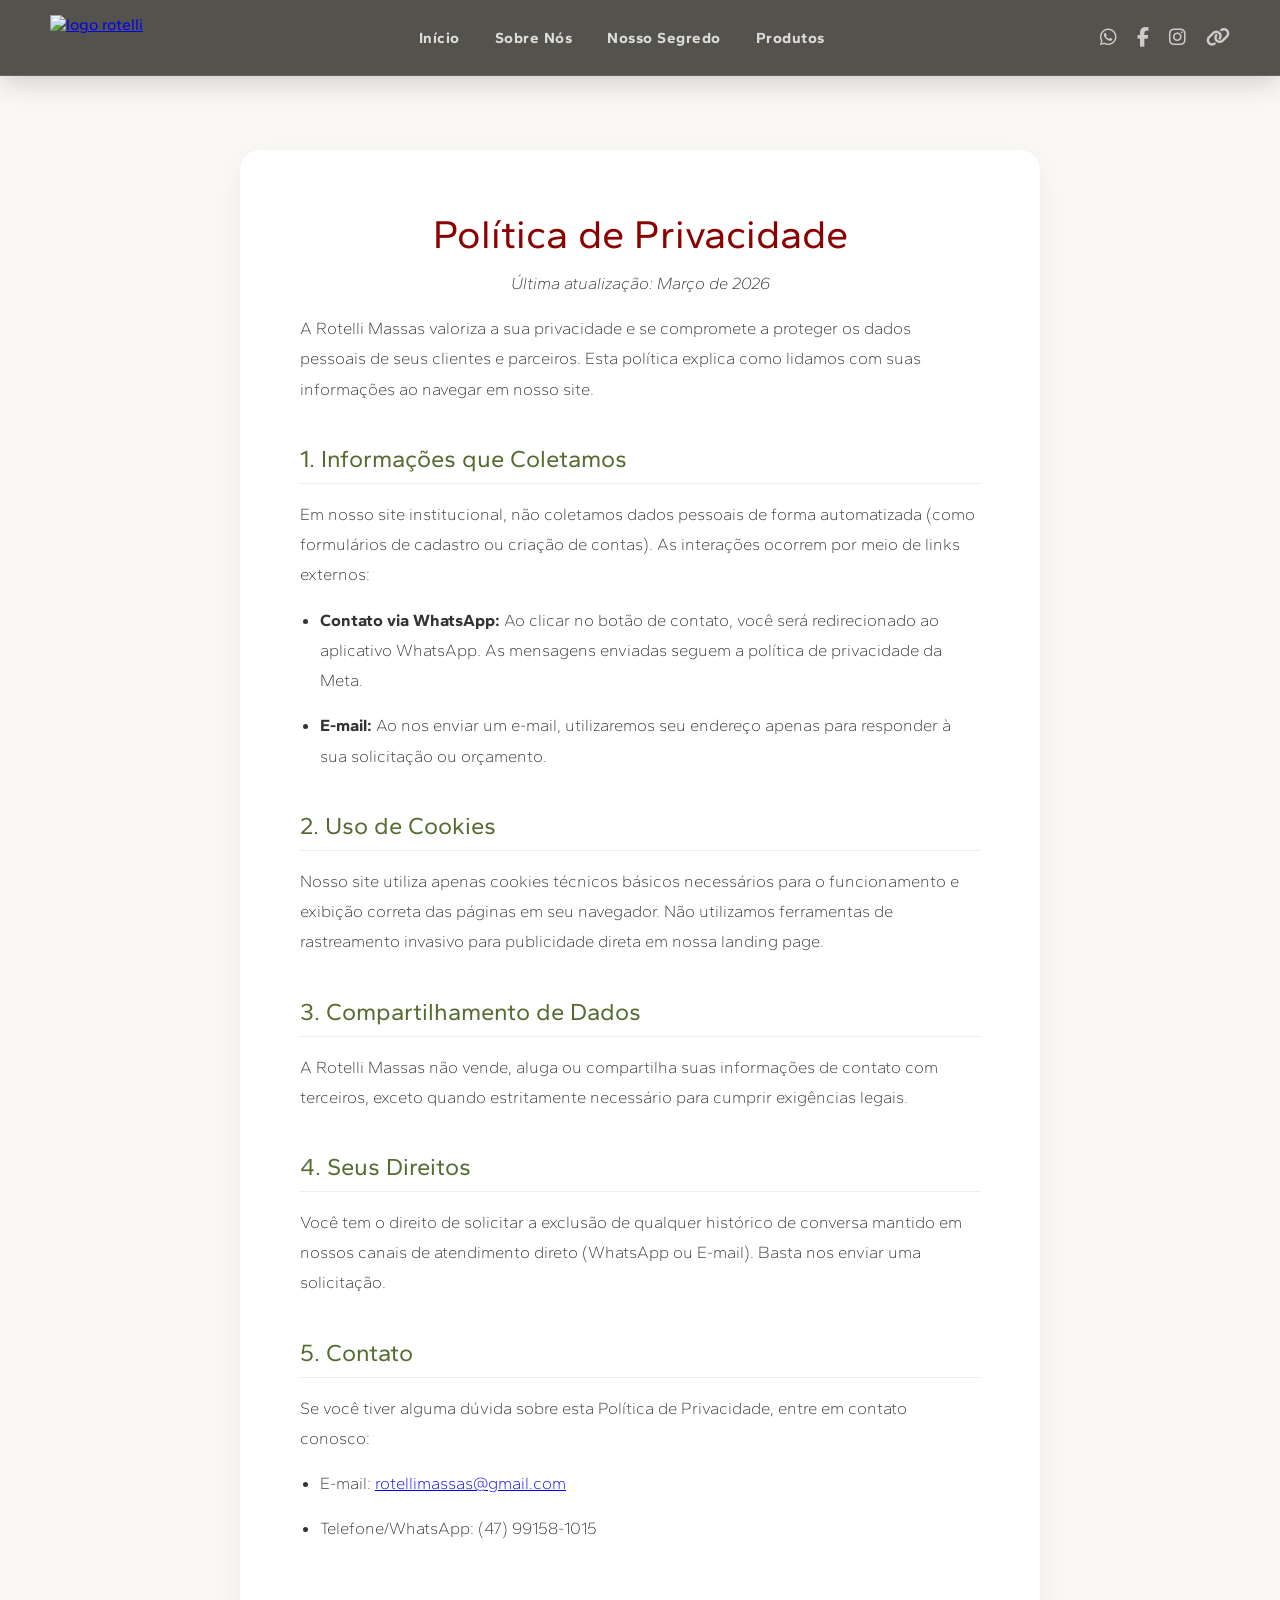
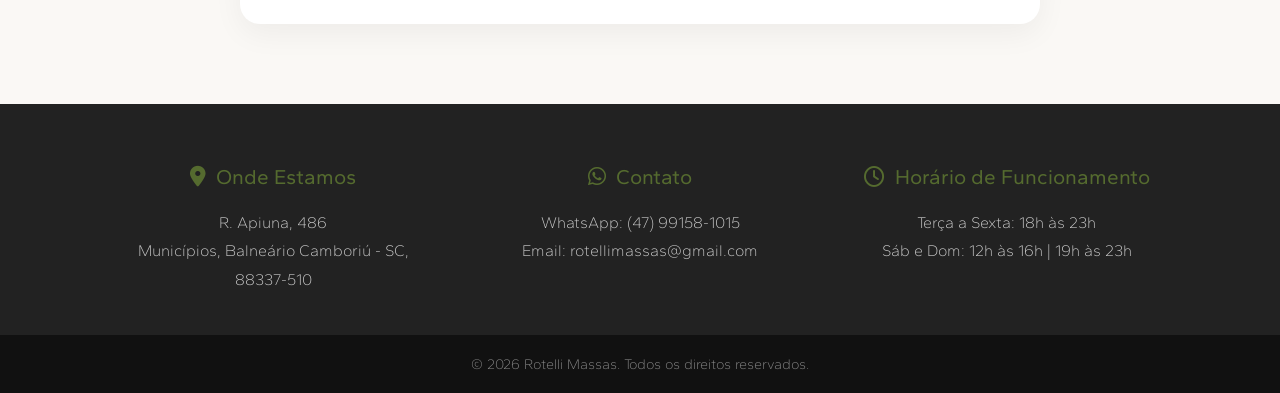
==== privacidade.html @ 819e7d2e "update" ====
<!DOCTYPE html>
<html lang="pt-BR">
<head>
    <meta charset="UTF-8">
    <meta name="viewport" content="width=device-width, initial-scale=1.0">
    <title>Política de Privacidade | Rotelli</title>
    <link rel="icon" type="image/x-icon" href="https://rotellimassas.com/wp-content/uploads/2024/07/logo.png">
    
    <link rel="stylesheet" href="https://cdnjs.cloudflare.com/ajax/libs/font-awesome/6.5.1/css/all.min.css">
    <link rel="preconnect" href="https://fonts.googleapis.com">
    <link rel="preconnect" href="https://fonts.gstatic.com" crossorigin>
    <link href="https://fonts.googleapis.com/css2?family=Gantari:ital,wght@0,100..900;1,100..900&display=swap" rel="stylesheet">
    
    <link rel="stylesheet" href="css/global.css">
    <link rel="stylesheet" href="css/header.css">
    <link rel="stylesheet" href="css/footer.css">
</head>
<body>

    <header class="navbar">
        <a href="index.html#hero" class="logo">
          <img src="https://rotellimassas.com/wp-content/uploads/2024/07/logo.png" alt="logo rotelli">
        </a>
        
        <nav>
            <ul class="nav-links">
                <li><a href="index.html#hero" class="nav-link">Início</a></li>
                <li><a href="index.html#sobre" class="nav-link">Sobre Nós</a></li>
                <li><a href="index.html#segredo" class="nav-link">Nosso Segredo</a></li>
                <li><a href="index.html#cardapio" class="nav-link">Produtos</a></li>
            </ul>
        </nav>

        <div class="social-links">
            <a href="https://api.whatsapp.com/send/?phone=5547991581015" target="_blank" title="Peça pelo WhatsApp">
                <i class="fab fa-whatsapp"></i>
            </a>
            <a href="https://www.facebook.com/RotelliMassas" target="_blank" aria-label="Facebook"><i class="fa-brands fa-facebook-f"></i></a>
            <a href="https://www.instagram.com/rotelli_massas" target="_blank" aria-label="Instagram"><i class="fa-brands fa-instagram"></i></a>
            <a href="https://linktr.ee/rotellimassas" target="_blank" aria-label="Linktree"><i class="fa-solid fa-link"></i></a>
        </div>
    </header>

    <main class="pagina-legal">
        <div class="container container-legal">
            <h1>Política de Privacidade</h1>
            <p class="data-atualizacao">Última atualização: Março de 2026</p>

            <p>A Rotelli Massas valoriza a sua privacidade e se compromete a proteger os dados pessoais de seus clientes e parceiros. Esta política explica como lidamos com suas informações ao navegar em nosso site.</p>

            <h2>1. Informações que Coletamos</h2>
            <p>Em nosso site institucional, não coletamos dados pessoais de forma automatizada (como formulários de cadastro ou criação de contas). As interações ocorrem por meio de links externos:</p>
            <ul>
                <li><strong>Contato via WhatsApp:</strong> Ao clicar no botão de contato, você será redirecionado ao aplicativo WhatsApp. As mensagens enviadas seguem a política de privacidade da Meta.</li>
                <li><strong>E-mail:</strong> Ao nos enviar um e-mail, utilizaremos seu endereço apenas para responder à sua solicitação ou orçamento.</li>
            </ul>

            <h2>2. Uso de Cookies</h2>
            <p>Nosso site utiliza apenas cookies técnicos básicos necessários para o funcionamento e exibição correta das páginas em seu navegador. Não utilizamos ferramentas de rastreamento invasivo para publicidade direta em nossa landing page.</p>

            <h2>3. Compartilhamento de Dados</h2>
            <p>A Rotelli Massas não vende, aluga ou compartilha suas informações de contato com terceiros, exceto quando estritamente necessário para cumprir exigências legais.</p>

            <h2>4. Seus Direitos</h2>
            <p>Você tem o direito de solicitar a exclusão de qualquer histórico de conversa mantido em nossos canais de atendimento direto (WhatsApp ou E-mail). Basta nos enviar uma solicitação.</p>

            <h2>5. Contato</h2>
            <p>Se você tiver alguma dúvida sobre esta Política de Privacidade, entre em contato conosco:</p>
            <ul>
                <li>E-mail: <a href="mailto:rotellimassas@gmail.com">rotellimassas@gmail.com</a></li>
                <li>Telefone/WhatsApp: (47) 99158-1015</li>
            </ul>
        </div>
    </main>

    <footer class="footer-completo">
        <div class="container footer-container">
            <div class="footer-coluna">
                <h4><i class="fa-solid fa-location-dot"></i> Onde Estamos</h4>
                <p>R. Apiuna, 486<br>Municípios, Balneário Camboriú - SC, 88337-510</p>
            </div>
            <div class="footer-coluna">
                <h4><i class="fa-brands fa-whatsapp"></i> Contato</h4>
                <p>WhatsApp: (47) 99158-1015<br>Email: rotellimassas@gmail.com</p>
            </div>
            <div class="footer-coluna">
                <h4><i class="fa-regular fa-clock"></i> Horário de Funcionamento</h4>
                <p>Terça a Sexta: 18h às 23h<br>Sáb e Dom: 12h às 16h | 19h às 23h</p>
            </div>
        </div>
        <div class="footer-bottom">
            <p>&copy; 2026 Rotelli Massas. Todos os direitos reservados.</p>
        </div>
    </footer>

    </body>
</html>
---- css/global.css ----
/* ----- VARIAVEIS GLOBAIS ----- */

:root {
    /* Identidade Visual */
    --cor-primaria: #8B0000;         /* Vermelho Vinho (Logo, Botões, Títulos) */
    --cor-primaria-hover: #660000;   /* Vermelho Vinho Escuro */
    --cor-secundaria: #556B2F;       /* Verde Oliva (Botões Secundários, Ícones) */
    --cor-secundaria-hover: #445525; /* Verde Oliva Escuro */
    --cor-destaque: #4f6e42;         /* Verde Escuro (Sublinhados e Bordas) */
    --cor-vermelho-claro: #b52a2a;   /* Vermelho dos recheios */

    /* Cores de Fundo */
    --bg-principal: #FAF8F5;         /* Creme Elegante (Site inteiro) */
    --bg-secundario: #fbf9f6;        /* Creme Claro (Sessão Cardápio) */
    --bg-footer: #222222;            /* Cinza Escuro (Rodapé principal) */
    --bg-footer-dark: #111111;       /* Quase Preto (Base do Rodapé) */

    /* Cores de Texto */
    --texto-forte: #1a1a1a;          /* Títulos escuros */
    --texto-padrao: #333333;         /* Textos principais */
    --texto-suave: #444444;          /* Descrições */
    --texto-detalhe: #666666;        /* Descrições menores */
    --texto-branco: #ffffff;         /* Textos em fundos escuros */
    --texto-citacao: #dddddd;        /* Citações */
    --texto-rodape: #cccccc;         /* Textos do rodapé */
    --texto-rodape-dark: #888888;    /* Copyright do rodapé */
}

/* ----- RESET E CONFIGURAÇÕES GERAIS ----- */

* {
    margin: 0;
    padding: 0;
    box-sizing: border-box;
    scroll-behavior: smooth;
}

html {
    scroll-behavior: smooth;
    scroll-padding-top: 90px;

    overflow-x: hidden; 
    max-width: 100vw;
}

body {
    font-family: 'Gantari', sans-serif;
    background-color: var(--bg-principal); 
    color: var(--texto-padrao);
    font-weight: 200;
    font-style: normal;

    overflow-x: hidden;
    max-width: 100vw;
}

h1, h2, h3, h4, .logo, .assinatura {
    font-family: 'Gantari', sans-serif;
    font-weight: 400;
    font-style: normal;
}

.container {
    max-width: 1100px;
    margin: 0 auto;
    padding: 0 20px;
}

section {
    padding: 100px 0; 
}

.titulo-secao {
    text-align: center;
    font-size: 2.5rem;
    margin-bottom: 30px; 
    color: var(--texto-forte); 
}

.btn-home {
  display: flex;
  justify-content: center;
  gap: 20px;
}

.btn-primario {
    text-decoration: none;
    background-color: var(--cor-primaria);
    color: var(--texto-branco);
    padding: 15px 30px;
    font-size: 1.2rem;
    border-radius: 35px;
    transition: background 0.3s;
    font-weight: bold;
}

.btn-primario:hover {
    background-color: var(--cor-primaria-hover);
}

.btn-secundario {
  text-decoration: none;
  color: var(--texto-branco);
  padding: 15px 30px;
  font-size: 1.2rem;
  border-radius: 35px;
  transition: background 0.3s;
  font-weight: bold;
  /*backdrop-filter: blur(2px);*/
  -webkit-backdrop-filter: blur(10px);
  border: 1.5px solid rgba(255, 255, 255, 0.8);
}

.btn-secundario:hover {
    background: rgba(255, 255, 255, 0.2);
    backdrop-filter: blur(2px);
    box-shadow: 0 8px 32px 0 rgba(0, 0, 0, 0.15);
}


/* ----- RESPONSIVIDADE ----- */

@media (max-width: 768px) {
    html {
        scroll-padding-top: 170px;
    }

    section {
        padding: 60px 0;
        overflow: hidden;
    }
    .titulo-secao {
        font-size: 2rem;
    }
}

/* =========================================
   PÁGINAS DE TEXTO (Privacidade, Termos, etc)
   ========================================= */

.pagina-legal {
    padding-top: 150px; /* Espaço maior por causa do header fixo */
    padding-bottom: 80px;
    background-color: var(--bg-principal);
}

.container-legal {
    max-width: 800px; /* Mais estreito que o normal para a leitura não cansar a vista */
    margin: 0 auto;
    background: #ffffff; /* Fundo branco para destacar do creme do site */
    padding: 60px;
    border-radius: 20px;
    box-shadow: 0 10px 30px rgba(0,0,0,0.05);
}

.container-legal h1 {
    color: var(--cor-primaria);
    font-size: 2.5rem;
    margin-bottom: 10px;
    text-align: center;
}

.data-atualizacao {
    text-align: center;
    color: var(--texto-suave);
    font-style: italic;
    margin-bottom: 40px;
    font-size: 0.9rem;
}

.container-legal h2 {
    color: var(--cor-secundaria);
    font-size: 1.5rem;
    margin-top: 40px;
    margin-bottom: 15px;
    border-bottom: 1px solid #eeeeee;
    padding-bottom: 10px;
}

.container-legal p, .container-legal li {
    font-size: 1.05rem;
    line-height: 1.8;
    color: var(--texto-padrao);
    margin-bottom: 15px;
}

.container-legal ul {
    margin-left: 20px;
    margin-bottom: 20px;
}

@media (max-width: 768px) {
    .container-legal {
        padding: 30px 20px;
    }
    .container-legal h1 {
        font-size: 2rem;
    }
}

/* =========================================
   SISTEMA DE NOTIFICAÇÕES (TOAST) - NO TOPO
   ========================================= */
.toast-container {
    position: fixed;
    top: 30px; /* Agora fica no topo */
    left: 0;
    width: 100%; /* Pega a tela toda para centralizar a caixa */
    z-index: 99999; 
    display: flex;
    flex-direction: column;
    align-items: end; /* Centraliza a notificação no meio da tela */
    gap: 12px;
    pointer-events: none; /* Evita que a área invisível bloqueie cliques no site */
}

.toast {
    background-color: var(--cor-primaria); 
    color: #ffffff;
    padding: 15px 25px;
    border-radius: 8px;
    box-shadow: 0 8px 20px rgba(0,0,0,0.2);
    font-weight: 600;
    font-size: 1rem;
    display: flex;
    align-items: center;
    gap: 12px;
    
    /* Prepara para a animação de entrada (Escondido para cima) */
    transform: translateY(-150%);
    opacity: 0;
    transition: transform 0.4s cubic-bezier(0.68, -0.55, 0.265, 1.55), opacity 0.4s ease;
}

/* Classe que o JS ativa para mostrar a notificação caindo */
.toast.mostrar {
    transform: translateY(0);
    opacity: 1;
}

.toast i {
    font-size: 1.3rem;
}

/* Ajuste para não encostar nas bordas em telas de celular */
@media (max-width: 768px) {
    .toast-container {
        top: 20px;
    }
    .toast {
        width: 90%; /* Deixa uma margem lateral elegante no mobile */
        justify-content: center;
        text-align: center;
    }
}
---- css/header.css ----
/* ----- BARRA DE NAVEGACAO (ESTILO GLASSMORPHISM) ----- */

.navbar {
    display: flex;
    justify-content: space-between; /* Mantém a Logo, Menu e Lado Direito separados */
    align-items: center;
    padding: 15px 50px; 
    
    background: rgba(43, 40, 36, 0.8); 
    backdrop-filter: blur(12px);
    -webkit-backdrop-filter: blur(12px);
    
    position: fixed;
    width: 100%;
    left: 0; 
    top: 0;
    z-index: 1000;
    border-bottom: 1px solid rgba(255, 255, 255, 0.1);
    box-shadow: 0 4px 30px rgba(0, 0, 0, 0.2);
    box-sizing: border-box; 
    
    transition: transform 0.3s ease-in-out, background 0.3s ease !important;
}

.navbar-escondida {
    transform: translateY(-100%) !important;
}

/* ----- LOGO ----- */
.logo { display: flex; align-items: center; }
.logo img { height: 45px; width: auto; transition: transform 0.3s cubic-bezier(0.175, 0.885, 0.32, 1.275); }
.logo img:hover { transform: scale(1.08); }

/* ----- NAVEGAÇÃO CENTRAL ----- */
.nav-menu { display: flex; align-items: center; }
.nav-links { list-style: none; display: flex; gap: 35px; align-items: center; margin: 0; padding: 0; }
.nav-link {
    position: relative; text-decoration: none; color: rgba(255, 255, 255, 0.8); 
    font-size: 0.95rem; padding-bottom: 5px; font-weight: 700; letter-spacing: 0.5px; transition: all 0.3s ease;
}
.nav-link:hover, .nav-link.ativo { color: var(--texto-branco); text-shadow: 0 0 10px rgba(255,255,255,0.3); }
.nav-link::after {
    content: ''; position: absolute; width: 0; height: 2px; bottom: 0; left: 0; 
    background-color: var(--cor-secundaria); transition: width 0.3s ease-in-out;
}
.nav-link:hover::after, .nav-link.ativo::after { width: 100%; }

/* ----- LADO DIREITO (Carrinho, Redes e Hambúrguer) ----- */
.direita-header {
    display: flex;
    align-items: center;
    gap: 25px; /* Espaço exato entre carrinho e redes sociais */
}

.social-links { display: flex; gap: 20px; align-items: center; }
.social-links a { color: rgba(255, 255, 255, 0.7); font-size: 1.2rem; text-decoration: none; transition: all 0.3s ease; }
.social-links a:hover { transform: translateY(-3px); color: var(--texto-branco); }
.social-links a:hover i.fa-facebook-f { color: #1877F2; }
.social-links a:hover i.fa-instagram { color: #E4405F; }
.social-links a:hover i.fa-whatsapp { color: #25D366; }

.menu-hamburguer {
    display: none; /* Sempre invisível no PC */
    background: none; border: none; color: rgba(255, 255, 255, 0.9);
    font-size: 28px; cursor: pointer; padding: 0; transition: transform 0.3s ease;
}

/* =========================================
   SISTEMA DE CARRINHO LATERAL
   ========================================= */

.cart-icon {
    position: relative; background: none; border: none; color: rgba(255, 255, 255, 0.9);
    font-size: 24px; cursor: pointer; padding: 0; margin: 0; transition: transform 0.2s;
    display: flex; align-items: center;
}
.cart-icon:hover { transform: scale(1.1); color: var(--texto-branco); }

.cart-count {
    position: absolute; top: -8px; right: -12px; background-color: var(--cor-primaria);
    color: var(--texto-branco); font-size: 11px; font-weight: bold; width: 20px; height: 20px;
    border-radius: 50%; display: flex; align-items: center; justify-content: center;
}

.cart-overlay {
    position: fixed; top: 0; left: 0; width: 100%; height: 100%;
    background: rgba(0,0,0,0.6); backdrop-filter: blur(4px);
    z-index: 9998 !important; display: none; opacity: 0; transition: opacity 0.3s ease;
}
.cart-overlay.ativo { display: block; opacity: 1; }

.cart-sidebar {
    position: fixed; top: 0; right: -100%; width: 400px; max-width: 100%; height: 100vh;
    background-color: var(--bg-principal); z-index: 9999 !important; box-shadow: -10px 0 30px rgba(0,0,0,0.2);
    display: flex; flex-direction: column; transition: right 0.4s cubic-bezier(0.77, 0.2, 0.05, 1.0);
}
.cart-sidebar.aberto { right: 0; }
.cart-header { padding: 25px; background-color: var(--cor-primaria); color: var(--texto-branco); display: flex; justify-content: space-between; align-items: center; }
.cart-header h2 { margin: 0; font-size: 1.5rem; color: var(--texto-branco); }
.close-cart { background: none; border: none; color: white; font-size: 28px; cursor: pointer; }
.cart-items { flex: 1; overflow-y: auto; padding: 25px; }
.cart-item { display: flex; justify-content: space-between; align-items: center; border-bottom: 1px solid #e0dbce; padding-bottom: 15px; margin-bottom: 15px; }
.cart-item-info h4 { color: var(--texto-forte); font-size: 1.1rem; margin-bottom: 8px; font-weight: bold; }
.cart-item-info p { color: var(--cor-primaria); font-weight: bold; margin: 0; }
.cart-item-controls { display: flex; align-items: center; gap: 12px; }
.btn-qtd { background-color: var(--cor-secundaria); color: white; border: none; width: 28px; height: 28px; border-radius: 5px; cursor: pointer; font-size: 16px; transition: background 0.2s; }
.btn-qtd:hover { background-color: var(--cor-secundaria-hover); }
.item-qtd { font-weight: bold; font-size: 1.1rem; width: 20px; text-align: center; }
.cart-footer { padding: 25px; background-color: white; border-top: 1px solid #e0dbce; }
.cart-total { display: flex; justify-content: space-between; font-size: 1.4rem; font-weight: bold; margin-bottom: 20px; color: var(--texto-forte); }
.btn-finalizar { width: 100%; padding: 18px; background-color: #25D366; color: white; border: none; border-radius: 12px; font-size: 1.2rem; font-weight: bold; cursor: pointer; transition: background 0.3s; display: flex; justify-content: center; gap: 10px; }
.btn-finalizar:hover { background-color: #1ebe5d; transform: translateY(-2px); }

/* =========================================
   RESPONSIVIDADE (MOBILE & TABLET)
   ========================================= */

@media (max-width: 992px) {
    .navbar {
        padding: 15px 30px;
        background: rgba(43, 40, 36, 1) !important; 
        backdrop-filter: none !important;
        -webkit-backdrop-filter: none !important;
    }
    .logo img { height: 38px; }

    /* Ajusta a direita: esconde as redes, junta carrinho e hambúrguer */
    .direita-header { gap: 20px; }
    .social-links { display: none; } /* Some com as redes sociais no mobile */
    .menu-hamburguer { display: block; z-index: 1001; } /* Mostra as 3 listrinhas */

    /* Transforma o menu central na aba lateral */
    .nav-menu {
        position: fixed; top: 0; right: -100%; width: 75%; height: 100vh;
        background-color: var(--bg-principal); box-shadow: -5px 0 25px rgba(0,0,0,0.3);
        display: flex; flex-direction: column; justify-content: center; align-items: center;
        transition: right 0.4s cubic-bezier(0.77, 0.2, 0.05, 1.0); z-index: 1000;
    }
    .nav-menu.aberto { right: 0; }

    .nav-links { flex-direction: column; gap: 35px; width: 100%; text-align: center; }
    .nav-link { color: var(--texto-forte); font-size: 1.5rem; display: inline-block; padding: 10px; }
    .nav-link:hover, .nav-link.ativo { color: var(--cor-primaria); text-shadow: none; }
    .nav-link::after { background-color: var(--cor-primaria); }
}
---- css/footer.css ----
/* ----- FOOTER ----- */

.footer-completo {
    background-color: var(--bg-footer); 
    color: var(--bg-principal);
    padding-top: 60px;
}

.footer-container {
    display: flex;
    justify-content: space-between;
    flex-wrap: wrap; 
    gap: 40px;
    margin-bottom: 40px;
}

.footer-coluna {
    flex: 1; 
    min-width: 250px; 
    text-align: center;
}

.footer-coluna h4 {
    font-size: 1.3rem;
    margin-bottom: 20px;
    color: var(--cor-secundaria); 
    display: flex;
    align-items: center;
    justify-content: center;
    gap: 10px; 
}

.footer-coluna p {
    font-size: 1rem;
    line-height: 1.8;
    color: var(--texto-rodape); 
}

.footer-bottom {
    background-color: var(--bg-footer-dark); 
    text-align: center;
    padding: 20px 0;
    font-size: 0.9rem;
    color: var(--texto-rodape-dark);
}

.link-rodape,
.link-mapa {
    color: inherit;
    text-decoration: none;
    transition: color 0.3s ease;
}

.link-rodape:hover,
.link-mapa:hover {
    color: var(--cor-secundaria); 
    text-decoration: underline;
}
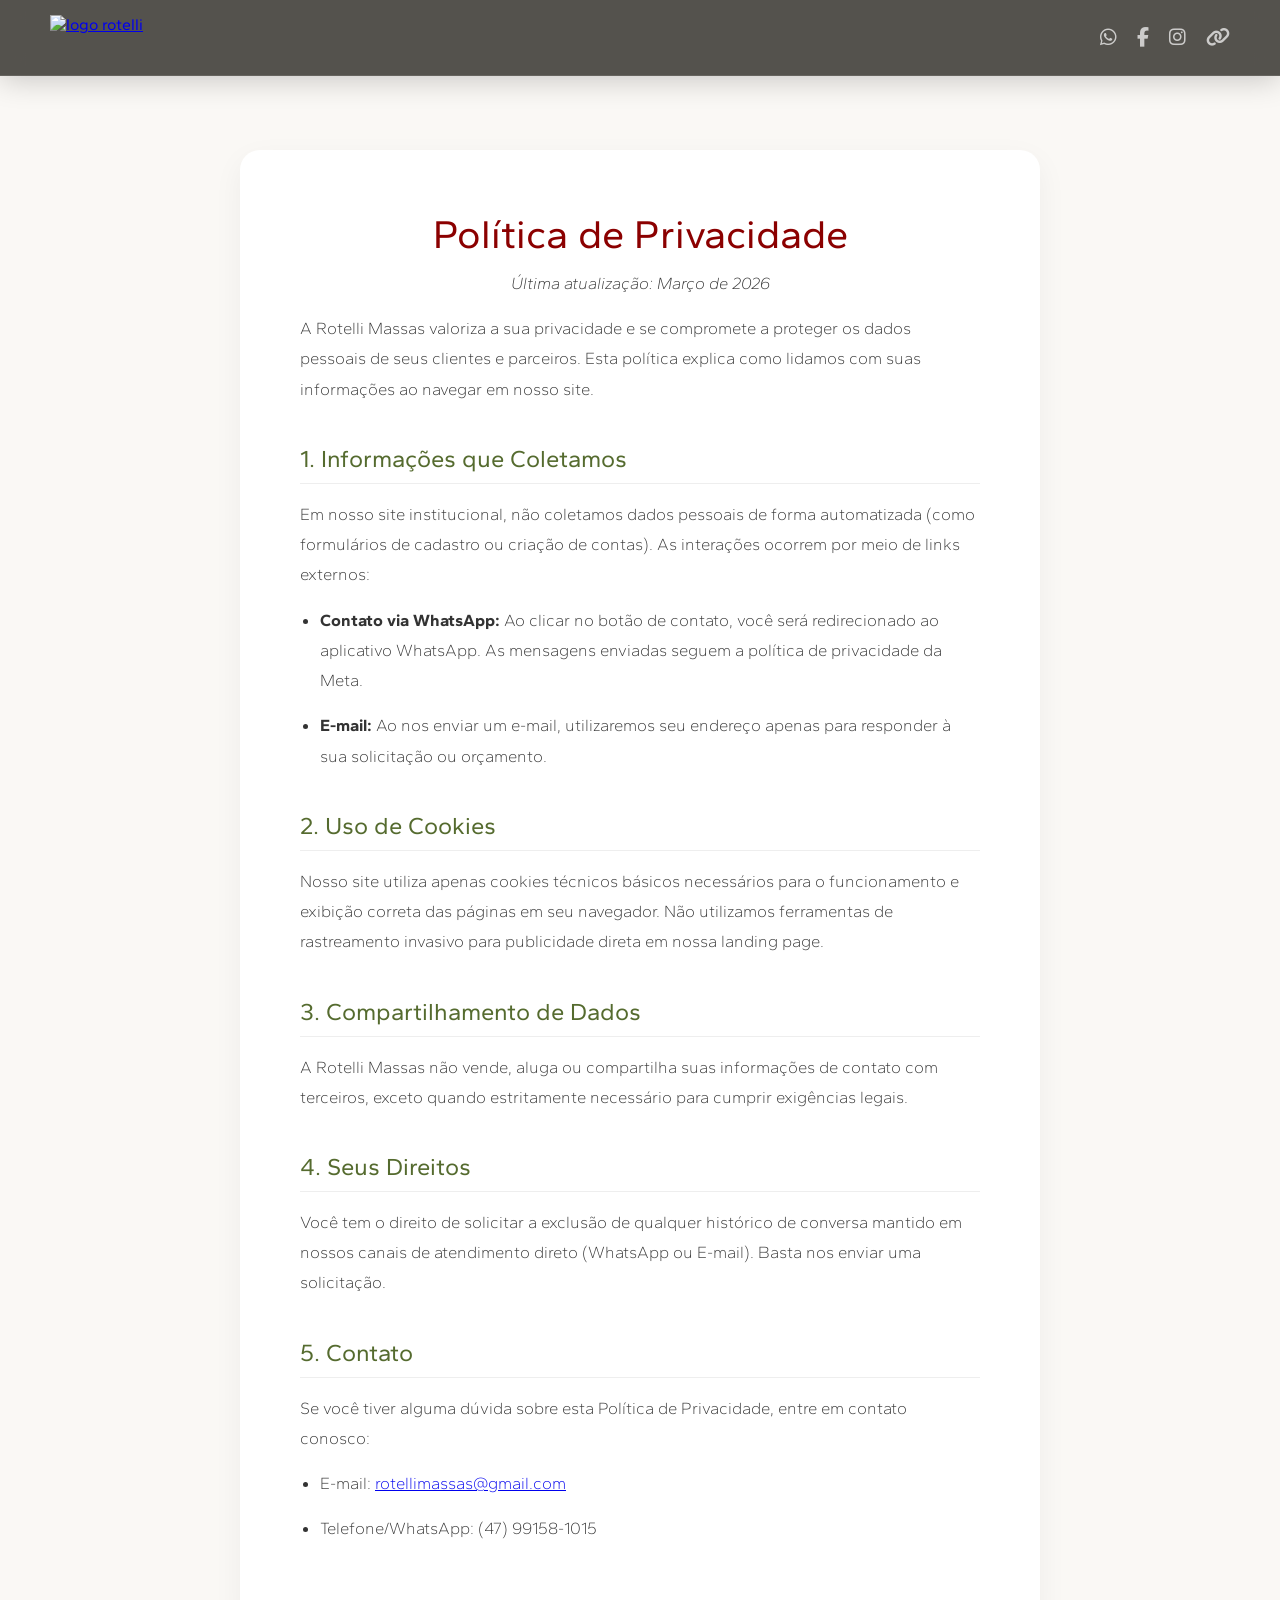
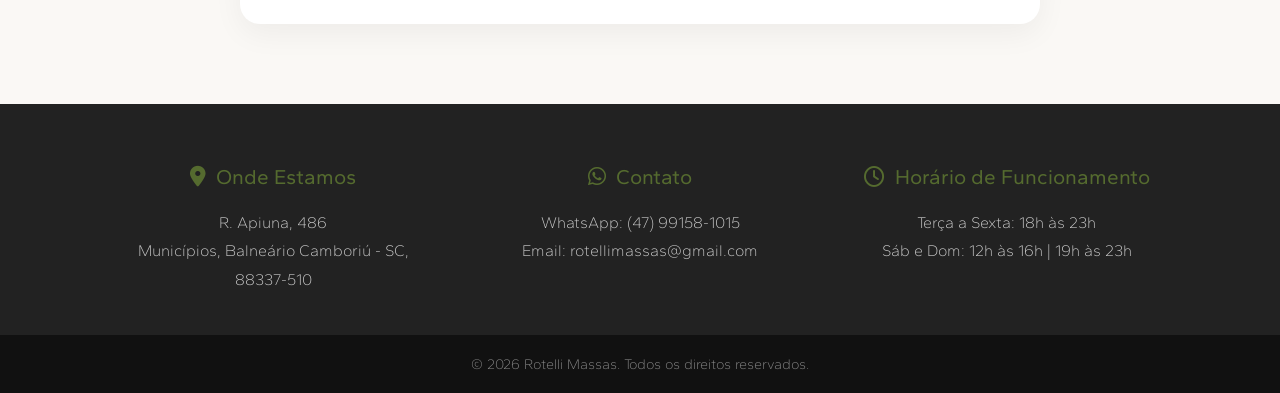
==== commit 8730f1ce: "update" ====
--- a/privacidade.html
+++ b/privacidade.html
@@ -22,14 +22,15 @@
           <img src="https://rotellimassas.com/wp-content/uploads/2024/07/logo.png" alt="logo rotelli">
         </a>
         
-        <nav>
+        <!--<nav>
             <ul class="nav-links">
                 <li><a href="index.html#hero" class="nav-link">Início</a></li>
                 <li><a href="index.html#sobre" class="nav-link">Sobre Nós</a></li>
                 <li><a href="index.html#segredo" class="nav-link">Nosso Segredo</a></li>
                 <li><a href="index.html#cardapio" class="nav-link">Produtos</a></li>
+                <li><a href="index.html#contato" class="nav-link">Contato</a></li>
             </ul>
-        </nav>
+        </nav>-->
 
         <div class="social-links">
             <a href="https://api.whatsapp.com/send/?phone=5547991581015" target="_blank" title="Peça pelo WhatsApp">
--- a/css/global.css
+++ b/css/global.css
@@ -242,6 +242,112 @@
     font-size: 1.3rem;
 }
 
+/* =========================================
+   AVISO DE COOKIES (LGPD)
+   ========================================= */
+.cookie-banner {
+    position: fixed;
+    bottom: -150%; /* Fica escondido lá embaixo inicialmente */
+    left: 0;
+    width: 100%;
+    background-color: var(--bg-principal); /* Fundo creme da Rotelli */
+    border-top: 1px solid #e0dbce;
+    box-shadow: 0 -10px 30px rgba(0,0,0,0.1);
+    z-index: 999999; /* Fica acima de tudo */
+    transition: bottom 0.6s cubic-bezier(0.22, 1, 0.36, 1);
+    padding: 20px 0;
+}
+
+/* Classe que o JS ativa para o banner subir */
+.cookie-banner.mostrar {
+    bottom: 0;
+}
+
+.cookie-content {
+    max-width: 1200px;
+    margin: 0 auto;
+    padding: 0 30px;
+    display: flex;
+    justify-content: space-between;
+    align-items: center;
+    gap: 30px;
+}
+
+.cookie-content p {
+    margin: 0;
+    font-size: 0.95rem;
+    color: var(--texto-forte);
+    line-height: 1.5;
+}
+
+.cookie-content a {
+    color: var(--cor-primaria);
+    font-weight: bold;
+    text-decoration: underline;
+}
+
+.cookie-botoes {
+    display: flex;
+    align-items: center;
+    gap: 12px;
+    flex-shrink: 0; /* Impede os botões de esmagarem o texto */
+}
+
+.btn-cookie {
+    padding: 10px 25px;
+    border: none;
+    border-radius: 8px;
+    font-weight: bold;
+    cursor: pointer;
+    transition: all 0.3s ease;
+    font-size: 0.95rem;
+}
+
+.btn-aceitar {
+    background-color: var(--cor-primaria);
+    color: white;
+}
+.btn-aceitar:hover { background-color: #7a1c24; }
+
+.btn-rejeitar {
+    background-color: transparent;
+    color: var(--texto-forte);
+    border: 1px solid #ccc;
+}
+.btn-rejeitar:hover { background-color: #f5f5f5; }
+
+.btn-cookie-fechar {
+    background: none;
+    border: none;
+    font-size: 1.5rem;
+    color: var(--texto-suave);
+    cursor: pointer;
+    padding: 5px;
+    margin-left: 10px;
+    transition: color 0.2s;
+}
+.btn-cookie-fechar:hover { color: var(--cor-primaria); }
+
+/* Ajustes para o celular */
+@media (max-width: 768px) {
+    .cookie-content {
+        flex-direction: column;
+        text-align: center;
+        gap: 20px;
+        padding: 0 20px;
+    }
+    .cookie-botoes {
+        width: 100%;
+        justify-content: center;
+        flex-wrap: wrap;
+    }
+    .btn-cookie-fechar {
+        position: absolute;
+        top: 10px;
+        right: 15px;
+    }
+}
+
 /* Ajuste para não encostar nas bordas em telas de celular */
 @media (max-width: 768px) {
     .toast-container {
--- a/css/header.css
+++ b/css/header.css
@@ -52,12 +52,14 @@
     gap: 25px; /* Espaço exato entre carrinho e redes sociais */
 }
 
+
 .social-links { display: flex; gap: 20px; align-items: center; }
 .social-links a { color: rgba(255, 255, 255, 0.7); font-size: 1.2rem; text-decoration: none; transition: all 0.3s ease; }
 .social-links a:hover { transform: translateY(-3px); color: var(--texto-branco); }
 .social-links a:hover i.fa-facebook-f { color: #1877F2; }
 .social-links a:hover i.fa-instagram { color: #E4405F; }
 .social-links a:hover i.fa-whatsapp { color: #25D366; }
+
 
 .menu-hamburguer {
     display: none; /* Sempre invisível no PC */
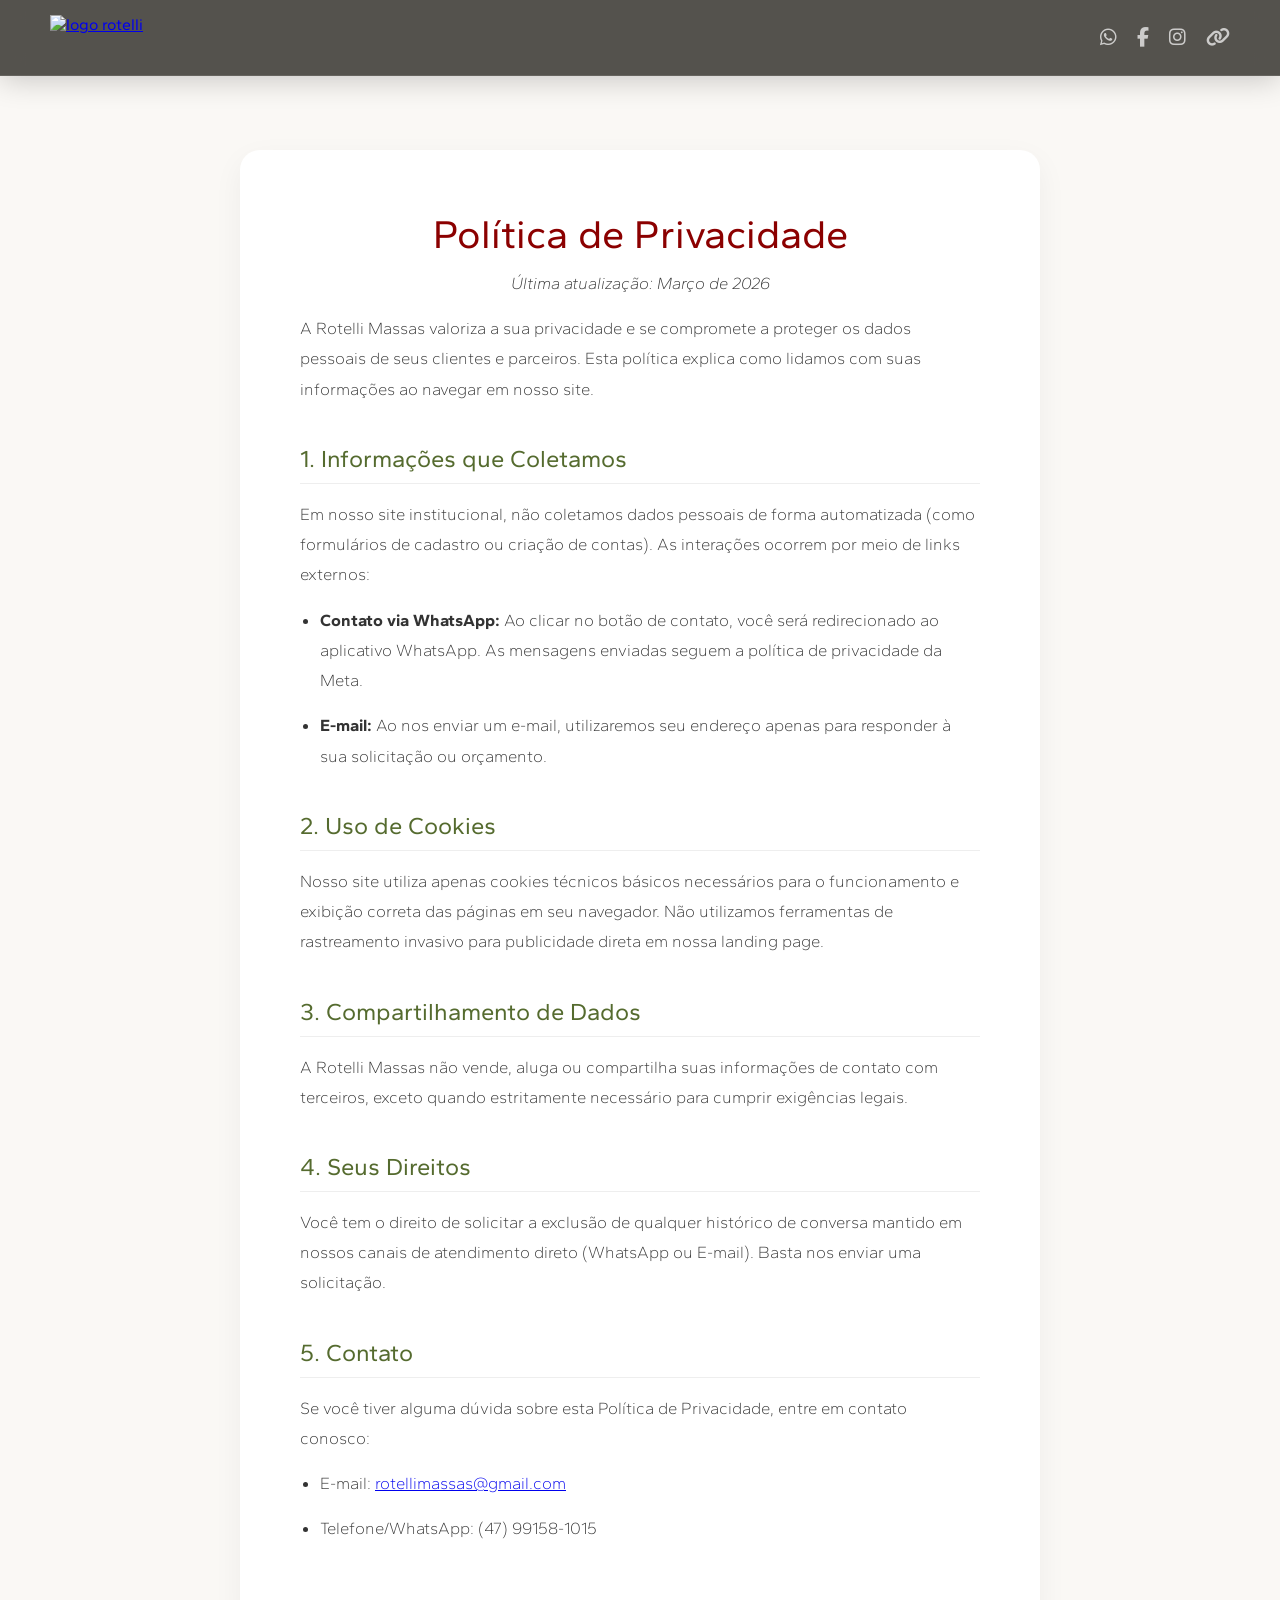
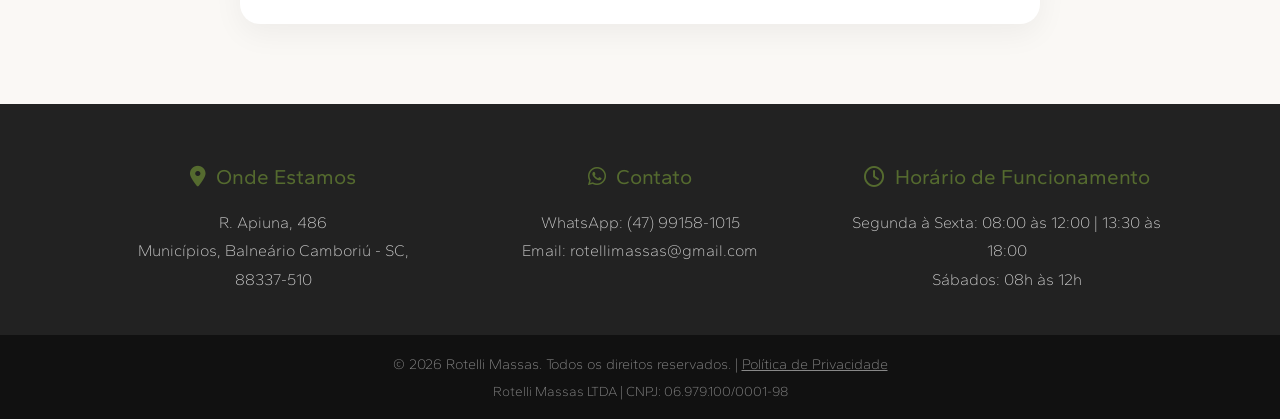
==== commit 4098b85d: "update" ====
--- a/privacidade.html
+++ b/privacidade.html
@@ -78,19 +78,39 @@
         <div class="container footer-container">
             <div class="footer-coluna">
                 <h4><i class="fa-solid fa-location-dot"></i> Onde Estamos</h4>
-                <p>R. Apiuna, 486<br>Municípios, Balneário Camboriú - SC, 88337-510</p>
+                <p>
+                    <a href="https://maps.app.goo.gl/DAQhczzXh3jA1SHZA" target="_blank" rel="noopener noreferrer" class="link-mapa">
+                        R. Apiuna, 486<br>Municípios, Balneário Camboriú - SC, 88337-510
+                    </a>
+                </p>
             </div>
+            
             <div class="footer-coluna">
                 <h4><i class="fa-brands fa-whatsapp"></i> Contato</h4>
-                <p>WhatsApp: (47) 99158-1015<br>Email: rotellimassas@gmail.com</p>
+                <p>
+                    WhatsApp: 
+                    <a href="https://wa.me/5547991581015" target="_blank" rel="noopener noreferrer" class="link-rodape">
+                        (47) 99158-1015
+                    </a>
+                    <br>
+                    Email: 
+                    <a href="mailto:rotellimassas@gmail.com" class="link-rodape">
+                        rotellimassas@gmail.com
+                    </a>
+                </p>
             </div>
+            
             <div class="footer-coluna">
                 <h4><i class="fa-regular fa-clock"></i> Horário de Funcionamento</h4>
-                <p>Terça a Sexta: 18h às 23h<br>Sáb e Dom: 12h às 16h | 19h às 23h</p>
+                <p>Segunda à Sexta: 08:00 às 12:00 | 13:30 às 18:00<br>Sábados: 08h às 12h</p>
             </div>
         </div>
+        
         <div class="footer-bottom">
-            <p>&copy; 2026 Rotelli Massas. Todos os direitos reservados.</p>
+            <p>© 2026 Rotelli Massas. Todos os direitos reservados. | <a href="privacidade.html" style="color: inherit; text-decoration: underline;">Política de Privacidade</a></p>
+            <p style="font-size: 0.85rem; margin-top: 10px; color: var(--texto-rodape-dark);">
+                Rotelli Massas LTDA | CNPJ: 06.979.100/0001-98
+            </p>
         </div>
     </footer>
 
